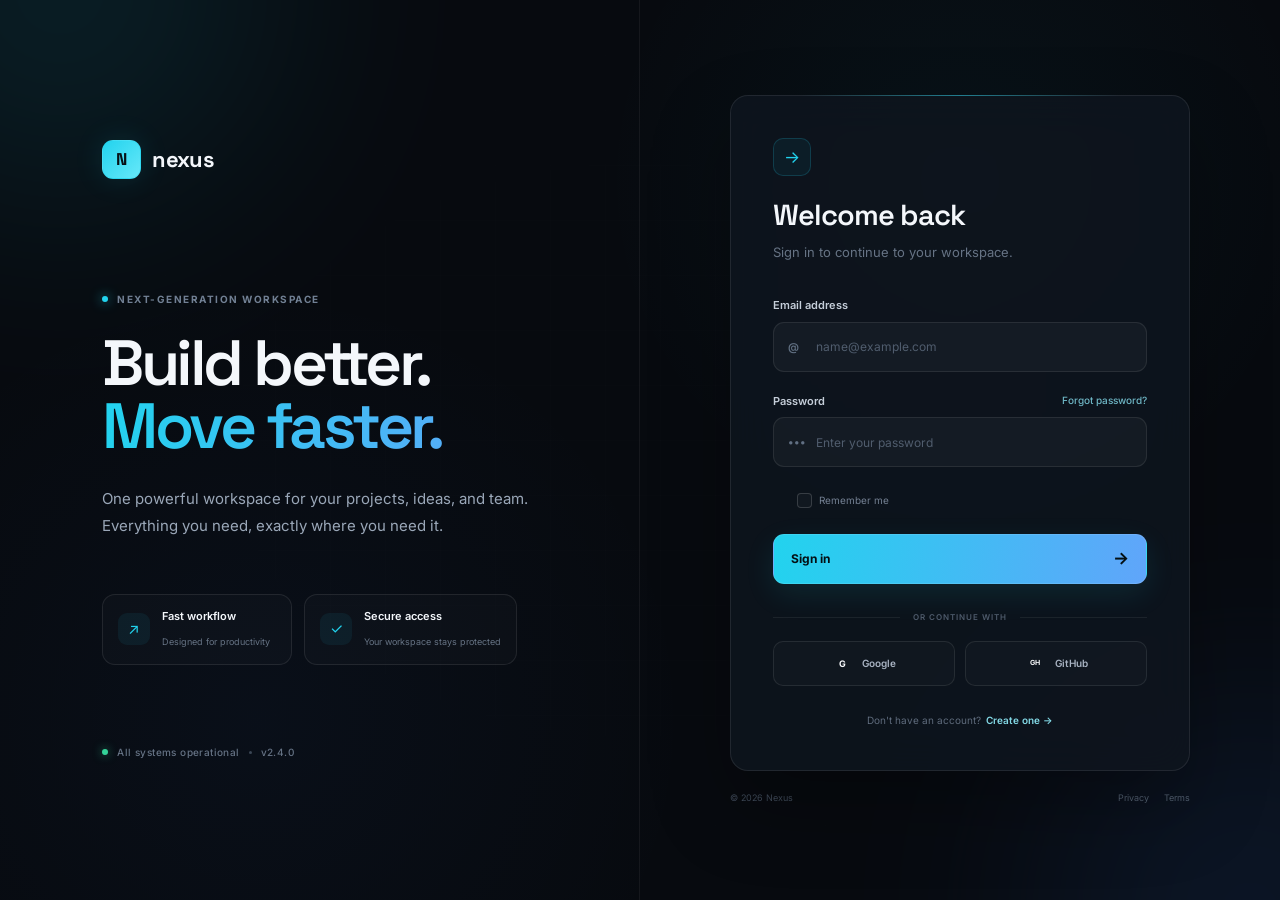
==== index.html @ e220d9bc "Create responsive Bootstrap authentication UI" ====
<!DOCTYPE html>
<html lang="en">
<head>
    <meta charset="UTF-8">
    <meta name="viewport" content="width=device-width, initial-scale=1.0">

    <meta
        name="description"
        content="Nexus - Modern login interface built with HTML, CSS and Bootstrap."
    >

    <title>Sign In | Nexus</title>

    <!-- Google Fonts -->
    <link rel="preconnect" href="https://fonts.googleapis.com">
    <link rel="preconnect" href="https://fonts.gstatic.com" crossorigin>

    <link
        href="https://fonts.googleapis.com/css2?family=Inter:wght@400;500;600;700&family=Space+Grotesk:wght@500;600;700&display=swap"
        rel="stylesheet"
    >

    <!-- Bootstrap -->
    <link
        href="https://cdn.jsdelivr.net/npm/bootstrap@5.3.3/dist/css/bootstrap.min.css"
        rel="stylesheet"
    >

    <!-- Custom CSS -->
    <link rel="stylesheet" href="style.css">
</head>

<body>

    <main class="auth-wrapper">

        <!-- Background Effects -->
        <div class="grid-background"></div>

        <div class="glow glow-one"></div>
        <div class="glow glow-two"></div>

        <div class="container-fluid auth-container">

            <div class="row min-vh-100">

                <!-- =========================
                     LEFT BRAND SECTION
                ========================== -->

                <section class="col-lg-6 brand-section">

                    <div class="brand-content">

                        <!-- Logo -->
                        <a href="index.html" class="brand">
                            <span class="brand-mark">
                                N
                            </span>

                            <span class="brand-name">
                                nexus
                            </span>
                        </a>

                        <!-- Main Message -->
                        <div class="hero-content">

                            <div class="eyebrow">
                                <span class="status-dot"></span>
                                NEXT-GENERATION WORKSPACE
                            </div>

                            <h1>
                                Build better.
                                <span>Move faster.</span>
                            </h1>

                            <p>
                                One powerful workspace for your projects,
                                ideas, and team. Everything you need,
                                exactly where you need it.
                            </p>

                        </div>

                        <!-- Small Feature Cards -->
                        <div class="mini-features">

                            <div class="mini-feature">
                                <div class="feature-icon">
                                    ↗
                                </div>

                                <div>
                                    <strong>Fast workflow</strong>
                                    <small>Designed for productivity</small>
                                </div>
                            </div>

                            <div class="mini-feature">
                                <div class="feature-icon">
                                    ✓
                                </div>

                                <div>
                                    <strong>Secure access</strong>
                                    <small>Your workspace stays protected</small>
                                </div>
                            </div>

                        </div>

                        <!-- Bottom Status -->
                        <div class="system-status">
                            <span class="status-indicator"></span>

                            <span>
                                All systems operational
                            </span>

                            <span class="status-separator"></span>

                            <span>
                                v2.4.0
                            </span>
                        </div>

                    </div>

                </section>


                <!-- =========================
                     RIGHT LOGIN SECTION
                ========================== -->

                <section class="col-lg-6 form-section">

                    <div class="form-wrapper">

                        <div class="auth-panel">

                            <!-- Panel Header -->
                            <div class="panel-header">

                                <div class="mobile-brand">
                                    <span class="brand-mark">
                                        N
                                    </span>

                                    <span class="brand-name">
                                        nexus
                                    </span>
                                </div>

                                <div class="welcome-icon">
                                    →
                                </div>

                                <h2>
                                    Welcome back
                                </h2>

                                <p>
                                    Sign in to continue to your workspace.
                                </p>

                            </div>


                            <!-- Login Form -->
                            <form>

                                <!-- Email -->
                                <div class="field-group">

                                    <label for="email">
                                        Email address
                                    </label>

                                    <div class="input-wrapper">

                                        <span class="input-icon">
                                            @
                                        </span>

                                        <input
                                            type="email"
                                            id="email"
                                            class="form-control custom-input"
                                            placeholder="name@example.com"
                                            autocomplete="email"
                                            required
                                        >

                                    </div>

                                </div>


                                <!-- Password -->
                                <div class="field-group">

                                    <div class="label-row">

                                        <label for="password">
                                            Password
                                        </label>

                                        <a href="#" class="text-link">
                                            Forgot password?
                                        </a>

                                    </div>

                                    <div class="input-wrapper">

                                        <span class="input-icon">
                                            •••
                                        </span>

                                        <input
                                            type="password"
                                            id="password"
                                            class="form-control custom-input"
                                            placeholder="Enter your password"
                                            autocomplete="current-password"
                                            required
                                        >

                                    </div>

                                </div>


                                <!-- Remember -->
                                <div class="remember-row">

                                    <div class="form-check custom-check">

                                        <input
                                            class="form-check-input"
                                            type="checkbox"
                                            id="remember"
                                        >

                                        <label
                                            class="form-check-label"
                                            for="remember"
                                        >
                                            Remember me
                                        </label>

                                    </div>

                                </div>


                                <!-- Primary Button -->
                                <button
                                    type="submit"
                                    class="btn auth-button"
                                >
                                    <span>Sign in</span>
                                    <span class="button-arrow">→</span>
                                </button>


                                <!-- Divider -->
                                <div class="or-divider">
                                    <span>OR CONTINUE WITH</span>
                                </div>


                                <!-- Social Buttons -->
                                <div class="social-buttons">

                                    <a href="#" class="social-button">
                                        <span class="social-logo google-logo">
                                            G
                                        </span>

                                        <span>Google</span>
                                    </a>

                                    <a href="#" class="social-button">
                                        <span class="social-logo github-logo">
                                            GH
                                        </span>

                                        <span>GitHub</span>
                                    </a>

                                </div>


                                <!-- Signup -->
                                <div class="account-switch">

                                    <span>
                                        Don't have an account?
                                    </span>

                                    <a href="signup.html">
                                        Create one
                                        <span>→</span>
                                    </a>

                                </div>

                            </form>

                        </div>


                        <!-- Footer -->
                        <div class="form-footer">
                            <span>© 2026 Nexus</span>

                            <div>
                                <a href="#">Privacy</a>
                                <a href="#">Terms</a>
                            </div>
                        </div>

                    </div>

                </section>

            </div>

        </div>

    </main>

</body>
</html>
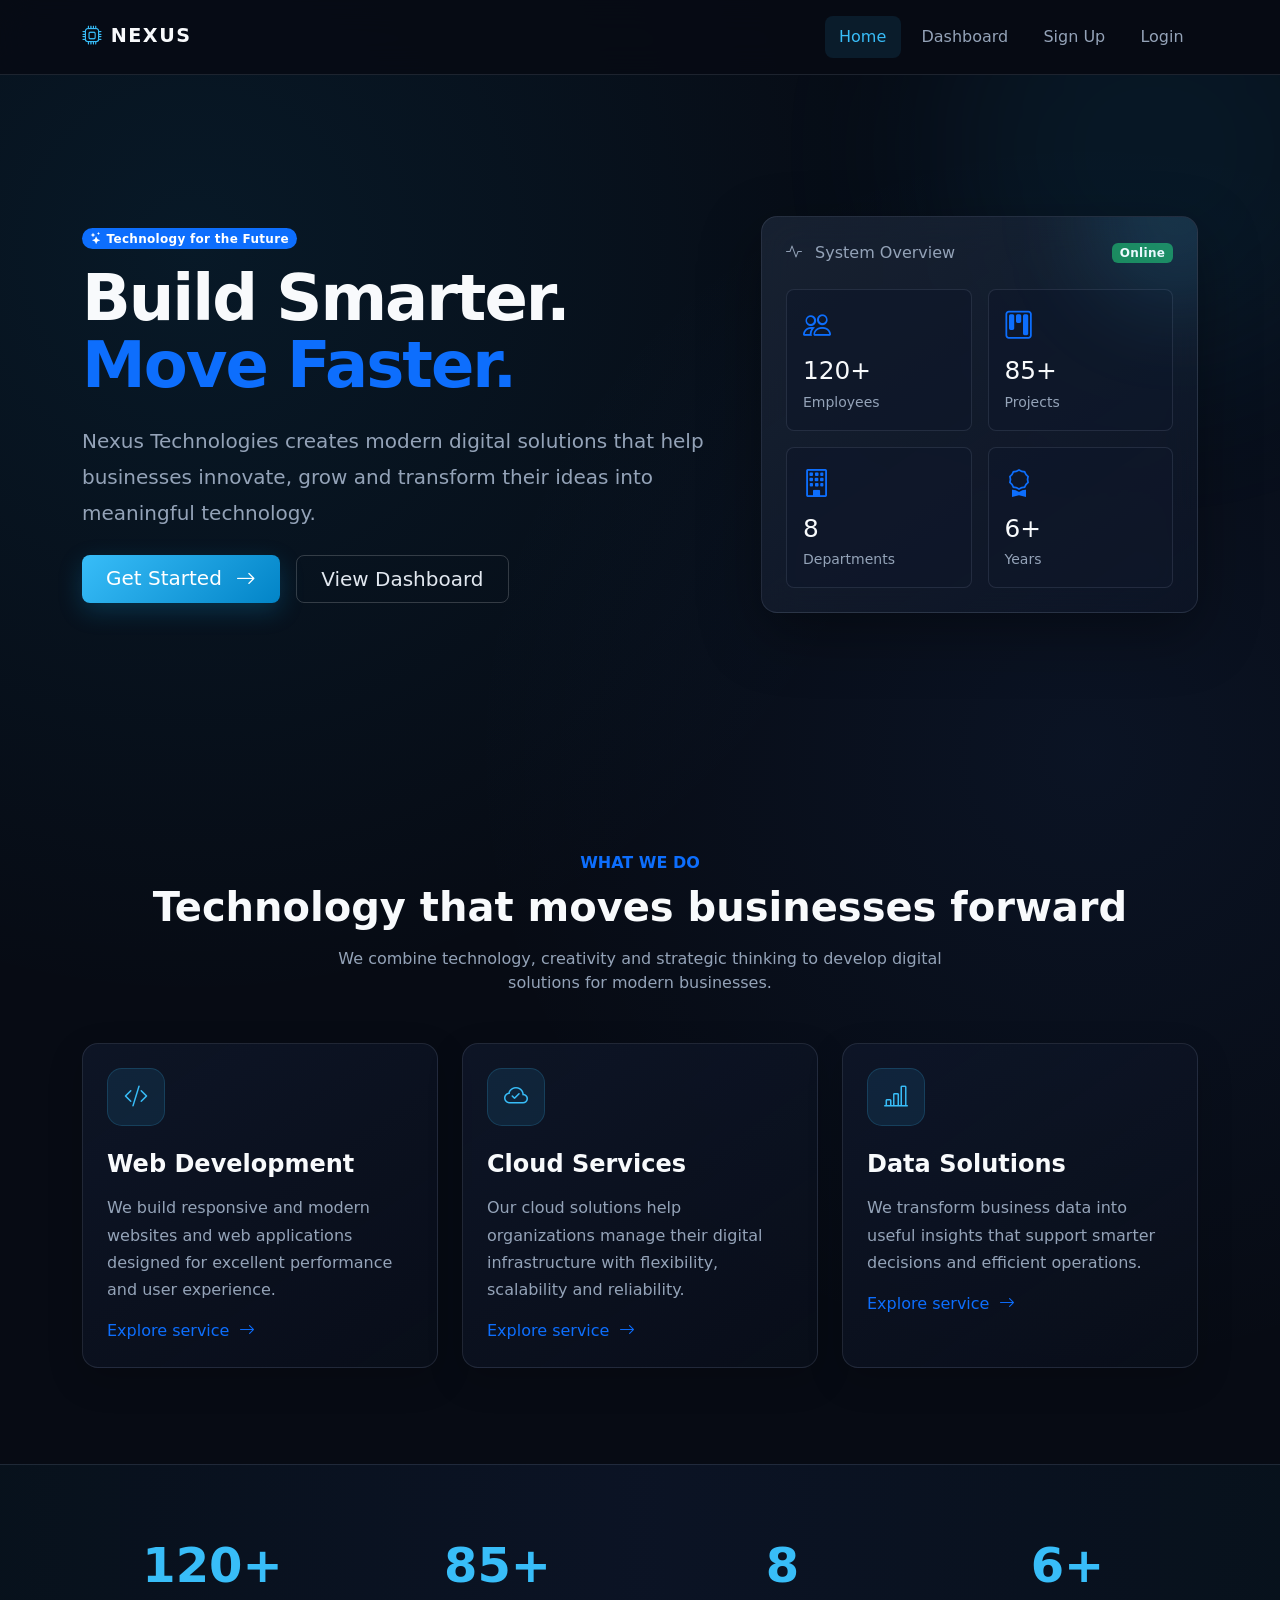
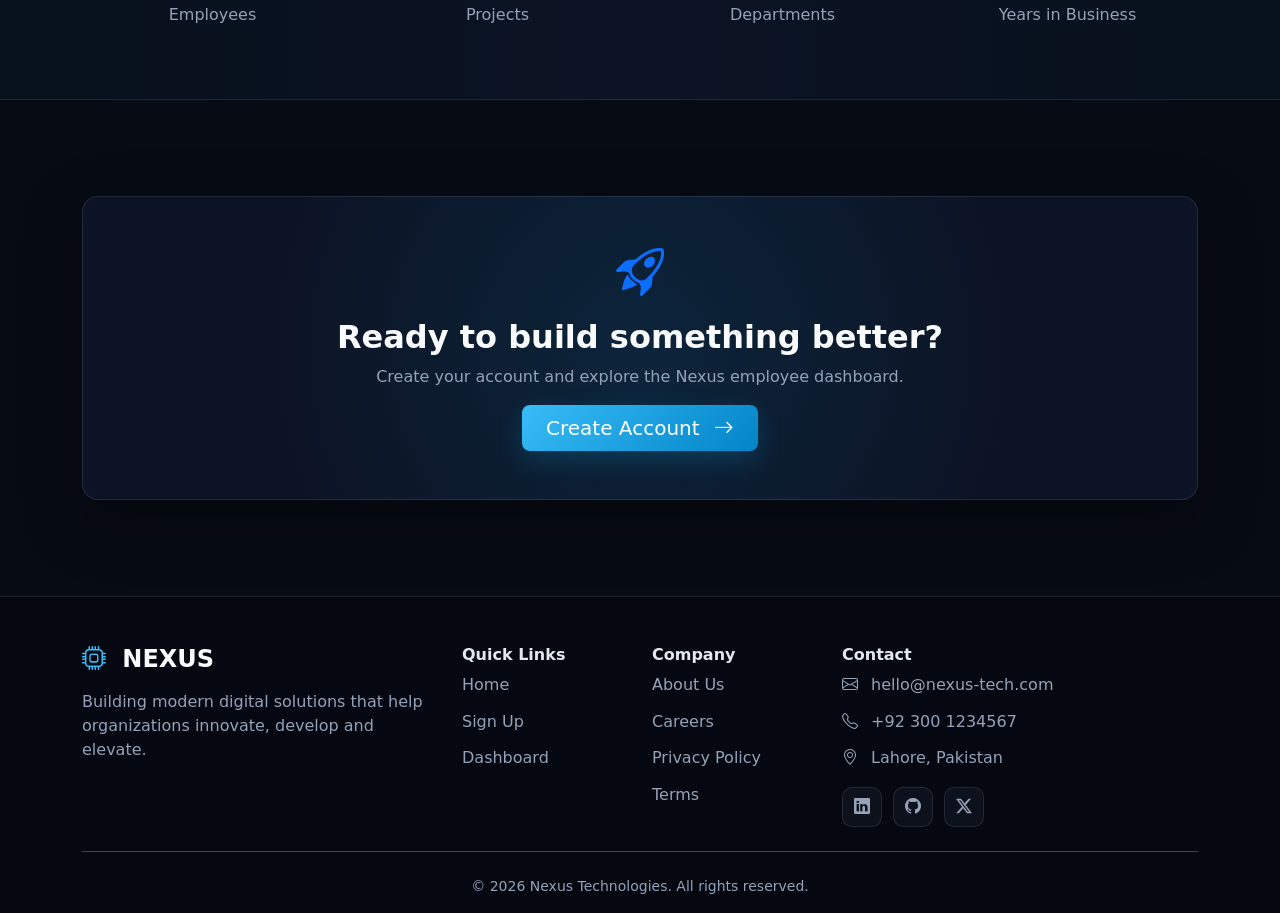
==== commit 8450bdca: "Complete multi-page company website" ====
--- a/index.html
+++ b/index.html
@@ -4,335 +4,525 @@
     <meta charset="UTF-8">
     <meta name="viewport" content="width=device-width, initial-scale=1.0">
 
-    <meta
-        name="description"
-        content="Nexus - Modern login interface built with HTML, CSS and Bootstrap."
-    >
-
-    <title>Sign In | Nexus</title>
-
-    <!-- Google Fonts -->
-    <link rel="preconnect" href="https://fonts.googleapis.com">
-    <link rel="preconnect" href="https://fonts.gstatic.com" crossorigin>
-
-    <link
-        href="https://fonts.googleapis.com/css2?family=Inter:wght@400;500;600;700&family=Space+Grotesk:wght@500;600;700&display=swap"
-        rel="stylesheet"
-    >
-
-    <!-- Bootstrap -->
+    <title>Nexus Technologies | Innovate. Develop. Elevate.</title>
+
+    <!-- Bootstrap 5 -->
     <link
         href="https://cdn.jsdelivr.net/npm/bootstrap@5.3.3/dist/css/bootstrap.min.css"
         rel="stylesheet"
     >
 
+    <!-- Bootstrap Icons -->
+    <link
+        rel="stylesheet"
+        href="https://cdn.jsdelivr.net/npm/bootstrap-icons@1.11.3/font/bootstrap-icons.min.css"
+    >
+
     <!-- Custom CSS -->
     <link rel="stylesheet" href="style.css">
 </head>
 
 <body>
 
-    <main class="auth-wrapper">
-
-        <!-- Background Effects -->
-        <div class="grid-background"></div>
-
-        <div class="glow glow-one"></div>
-        <div class="glow glow-two"></div>
-
-        <div class="container-fluid auth-container">
-
-            <div class="row min-vh-100">
-
-                <!-- =========================
-                     LEFT BRAND SECTION
-                ========================== -->
-
-                <section class="col-lg-6 brand-section">
-
-                    <div class="brand-content">
-
-                        <!-- Logo -->
-                        <a href="index.html" class="brand">
-                            <span class="brand-mark">
-                                N
-                            </span>
-
-                            <span class="brand-name">
-                                nexus
-                            </span>
+    <!-- ================= NAVBAR ================= -->
+    <header>
+        <nav class="navbar navbar-expand-lg navbar-dark bg-dark">
+            <div class="container">
+
+                <a class="navbar-brand fw-bold" href="index.html">
+                    <i class="bi bi-cpu"></i>
+                    NEXUS
+                </a>
+
+                <button
+                    class="navbar-toggler"
+                    type="button"
+                    data-bs-toggle="collapse"
+                    data-bs-target="#mainNavbar"
+                    aria-controls="mainNavbar"
+                    aria-expanded="false"
+                    aria-label="Toggle navigation"
+                >
+                    <span class="navbar-toggler-icon"></span>
+                </button>
+
+                <div class="collapse navbar-collapse" id="mainNavbar">
+
+                    <ul class="navbar-nav ms-auto align-items-lg-center">
+
+                        <li class="nav-item">
+                            <a class="nav-link active" href="index.html">
+                                Home
+                            </a>
+                        </li>
+
+                        <li class="nav-item">
+                            <a class="nav-link" href="dashboard.html">
+                                Dashboard
+                            </a>
+                        </li>
+
+                        <li class="nav-item">
+                            <a class="nav-link" href="signup.html">
+                                Sign Up
+                            </a>
+                        </li>
+
+                        <li class="nav-item">
+                            <a class="nav-link" href="login.html">
+                                Login
+                            </a>
+                        </li>
+
+                    </ul>
+
+                </div>
+            </div>
+        </nav>
+    </header>
+
+
+    <!-- ================= MAIN CONTENT ================= -->
+    <main>
+
+        <!-- HERO SECTION -->
+        <section class="hero-section py-5">
+            <div class="container py-5">
+
+                <div class="row align-items-center g-5">
+
+                    <div class="col-lg-7">
+
+                        <span class="badge rounded-pill text-bg-primary mb-3">
+                            <i class="bi bi-stars"></i>
+                            Technology for the Future
+                        </span>
+
+                        <h1 class="display-3 fw-bold mb-4">
+                            Build Smarter.
+                            <span class="text-primary">Move Faster.</span>
+                        </h1>
+
+                        <p class="lead text-secondary mb-4">
+                            Nexus Technologies creates modern digital solutions
+                            that help businesses innovate, grow and transform
+                            their ideas into meaningful technology.
+                        </p>
+
+                        <div class="d-flex flex-wrap gap-3">
+
+                            <a href="signup.html" class="btn btn-primary btn-lg px-4">
+                                Get Started
+                                <i class="bi bi-arrow-right ms-2"></i>
+                            </a>
+
+                            <a href="dashboard.html" class="btn btn-outline-light btn-lg px-4">
+                                View Dashboard
+                            </a>
+
+                        </div>
+
+                    </div>
+
+
+                    <div class="col-lg-5">
+
+                        <div class="hero-card p-4 rounded-4">
+
+                            <div class="d-flex justify-content-between align-items-center mb-4">
+                                <span class="text-secondary">
+                                    <i class="bi bi-activity me-2"></i>
+                                    System Overview
+                                </span>
+
+                                <span class="badge text-bg-success">
+                                    Online
+                                </span>
+                            </div>
+
+                            <div class="row g-3">
+
+                                <div class="col-6">
+                                    <div class="stat-box p-3 rounded-3">
+                                        <i class="bi bi-people fs-3 text-primary"></i>
+                                        <h3 class="mt-2 mb-1">120+</h3>
+                                        <small class="text-secondary">
+                                            Employees
+                                        </small>
+                                    </div>
+                                </div>
+
+                                <div class="col-6">
+                                    <div class="stat-box p-3 rounded-3">
+                                        <i class="bi bi-kanban fs-3 text-primary"></i>
+                                        <h3 class="mt-2 mb-1">85+</h3>
+                                        <small class="text-secondary">
+                                            Projects
+                                        </small>
+                                    </div>
+                                </div>
+
+                                <div class="col-6">
+                                    <div class="stat-box p-3 rounded-3">
+                                        <i class="bi bi-building fs-3 text-primary"></i>
+                                        <h3 class="mt-2 mb-1">8</h3>
+                                        <small class="text-secondary">
+                                            Departments
+                                        </small>
+                                    </div>
+                                </div>
+
+                                <div class="col-6">
+                                    <div class="stat-box p-3 rounded-3">
+                                        <i class="bi bi-award fs-3 text-primary"></i>
+                                        <h3 class="mt-2 mb-1">6+</h3>
+                                        <small class="text-secondary">
+                                            Years
+                                        </small>
+                                    </div>
+                                </div>
+
+                            </div>
+
+                        </div>
+
+                    </div>
+
+                </div>
+
+            </div>
+        </section>
+
+
+        <!-- SERVICES SECTION -->
+        <section class="py-5">
+
+            <div class="container py-5">
+
+                <div class="text-center mb-5">
+
+                    <span class="text-primary fw-semibold">
+                        WHAT WE DO
+                    </span>
+
+                    <h2 class="display-6 fw-bold mt-2">
+                        Technology that moves businesses forward
+                    </h2>
+
+                    <p class="text-secondary mx-auto mt-3" style="max-width: 650px;">
+                        We combine technology, creativity and strategic thinking
+                        to develop digital solutions for modern businesses.
+                    </p>
+
+                </div>
+
+
+                <div class="row g-4">
+
+                    <!-- SERVICE 1 -->
+                    <div class="col-md-6 col-lg-4">
+
+                        <div class="service-card h-100 p-4 rounded-4">
+
+                            <div class="icon-box mb-4">
+                                <i class="bi bi-code-slash"></i>
+                            </div>
+
+                            <h4 class="fw-bold">
+                                Web Development
+                            </h4>
+
+                            <p class="text-secondary">
+                                We build responsive and modern websites and
+                                web applications designed for excellent
+                                performance and user experience.
+                            </p>
+
+                            <a href="signup.html" class="text-primary text-decoration-none">
+                                Explore service
+                                <i class="bi bi-arrow-right ms-1"></i>
+                            </a>
+
+                        </div>
+
+                    </div>
+
+
+                    <!-- SERVICE 2 -->
+                    <div class="col-md-6 col-lg-4">
+
+                        <div class="service-card h-100 p-4 rounded-4">
+
+                            <div class="icon-box mb-4">
+                                <i class="bi bi-cloud-check"></i>
+                            </div>
+
+                            <h4 class="fw-bold">
+                                Cloud Services
+                            </h4>
+
+                            <p class="text-secondary">
+                                Our cloud solutions help organizations manage
+                                their digital infrastructure with flexibility,
+                                scalability and reliability.
+                            </p>
+
+                            <a href="signup.html" class="text-primary text-decoration-none">
+                                Explore service
+                                <i class="bi bi-arrow-right ms-1"></i>
+                            </a>
+
+                        </div>
+
+                    </div>
+
+
+                    <!-- SERVICE 3 -->
+                    <div class="col-md-6 col-lg-4">
+
+                        <div class="service-card h-100 p-4 rounded-4">
+
+                            <div class="icon-box mb-4">
+                                <i class="bi bi-bar-chart-line"></i>
+                            </div>
+
+                            <h4 class="fw-bold">
+                                Data Solutions
+                            </h4>
+
+                            <p class="text-secondary">
+                                We transform business data into useful insights
+                                that support smarter decisions and efficient
+                                operations.
+                            </p>
+
+                            <a href="signup.html" class="text-primary text-decoration-none">
+                                Explore service
+                                <i class="bi bi-arrow-right ms-1"></i>
+                            </a>
+
+                        </div>
+
+                    </div>
+
+                </div>
+
+            </div>
+
+        </section>
+
+
+        <!-- NUMBERS SECTION -->
+        <section class="numbers-section py-5">
+
+            <div class="container py-4">
+
+                <div class="row text-center g-4">
+
+                    <div class="col-6 col-lg-3">
+                        <h2 class="display-5 fw-bold">120+</h2>
+                        <p class="text-secondary mb-0">
+                            Employees
+                        </p>
+                    </div>
+
+                    <div class="col-6 col-lg-3">
+                        <h2 class="display-5 fw-bold">85+</h2>
+                        <p class="text-secondary mb-0">
+                            Projects
+                        </p>
+                    </div>
+
+                    <div class="col-6 col-lg-3">
+                        <h2 class="display-5 fw-bold">8</h2>
+                        <p class="text-secondary mb-0">
+                            Departments
+                        </p>
+                    </div>
+
+                    <div class="col-6 col-lg-3">
+                        <h2 class="display-5 fw-bold">6+</h2>
+                        <p class="text-secondary mb-0">
+                            Years in Business
+                        </p>
+                    </div>
+
+                </div>
+
+            </div>
+
+        </section>
+
+
+        <!-- CTA SECTION -->
+        <section class="py-5">
+
+            <div class="container py-5">
+
+                <div class="cta-card rounded-4 p-5 text-center">
+
+                    <i class="bi bi-rocket-takeoff display-5 text-primary"></i>
+
+                    <h2 class="fw-bold mt-3">
+                        Ready to build something better?
+                    </h2>
+
+                    <p class="text-secondary mx-auto" style="max-width: 600px;">
+                        Create your account and explore the Nexus employee
+                        dashboard.
+                    </p>
+
+                    <a href="signup.html" class="btn btn-primary btn-lg px-4">
+                        Create Account
+                        <i class="bi bi-arrow-right ms-2"></i>
+                    </a>
+
+                </div>
+
+            </div>
+
+        </section>
+
+    </main>
+
+
+    <!-- ================= FOOTER ================= -->
+    <footer class="footer-section pt-5 pb-3">
+
+        <div class="container">
+
+            <div class="row g-4">
+
+                <div class="col-lg-4">
+
+                    <h4 class="fw-bold">
+                        <i class="bi bi-cpu me-2"></i>
+                        NEXUS
+                    </h4>
+
+                    <p class="text-secondary mt-3">
+                        Building modern digital solutions that help
+                        organizations innovate, develop and elevate.
+                    </p>
+
+                </div>
+
+
+                <div class="col-6 col-lg-2">
+
+                    <h6 class="fw-bold">
+                        Quick Links
+                    </h6>
+
+                    <ul class="list-unstyled footer-links">
+
+                        <li>
+                            <a href="index.html">Home</a>
+                        </li>
+
+                        <li>
+                            <a href="signup.html">Sign Up</a>
+                        </li>
+
+                        <li>
+                            <a href="dashboard.html">Dashboard</a>
+                        </li>
+
+                    </ul>
+
+                </div>
+
+
+                <div class="col-6 col-lg-2">
+
+                    <h6 class="fw-bold">
+                        Company
+                    </h6>
+
+                    <ul class="list-unstyled footer-links">
+
+                        <li>
+                            <a href="#">About Us</a>
+                        </li>
+
+                        <li>
+                            <a href="#">Careers</a>
+                        </li>
+
+                        <li>
+                            <a href="#">Privacy Policy</a>
+                        </li>
+
+                        <li>
+                            <a href="#">Terms</a>
+                        </li>
+
+                    </ul>
+
+                </div>
+
+
+                <div class="col-lg-4">
+
+                    <h6 class="fw-bold">
+                        Contact
+                    </h6>
+
+                    <ul class="list-unstyled footer-links">
+
+                        <li>
+                            <i class="bi bi-envelope me-2"></i>
+                            hello@nexus-tech.com
+                        </li>
+
+                        <li>
+                            <i class="bi bi-telephone me-2"></i>
+                            +92 300 1234567
+                        </li>
+
+                        <li>
+                            <i class="bi bi-geo-alt me-2"></i>
+                            Lahore, Pakistan
+                        </li>
+
+                    </ul>
+
+                    <div class="social-links mt-3">
+
+                        <a href="#" aria-label="LinkedIn">
+                            <i class="bi bi-linkedin"></i>
                         </a>
 
-                        <!-- Main Message -->
-                        <div class="hero-content">
-
-                            <div class="eyebrow">
-                                <span class="status-dot"></span>
-                                NEXT-GENERATION WORKSPACE
-                            </div>
-
-                            <h1>
-                                Build better.
-                                <span>Move faster.</span>
-                            </h1>
-
-                            <p>
-                                One powerful workspace for your projects,
-                                ideas, and team. Everything you need,
-                                exactly where you need it.
-                            </p>
-
-                        </div>
-
-                        <!-- Small Feature Cards -->
-                        <div class="mini-features">
-
-                            <div class="mini-feature">
-                                <div class="feature-icon">
-                                    ↗
-                                </div>
-
-                                <div>
-                                    <strong>Fast workflow</strong>
-                                    <small>Designed for productivity</small>
-                                </div>
-                            </div>
-
-                            <div class="mini-feature">
-                                <div class="feature-icon">
-                                    ✓
-                                </div>
-
-                                <div>
-                                    <strong>Secure access</strong>
-                                    <small>Your workspace stays protected</small>
-                                </div>
-                            </div>
-
-                        </div>
-
-                        <!-- Bottom Status -->
-                        <div class="system-status">
-                            <span class="status-indicator"></span>
-
-                            <span>
-                                All systems operational
-                            </span>
-
-                            <span class="status-separator"></span>
-
-                            <span>
-                                v2.4.0
-                            </span>
-                        </div>
-
-                    </div>
-
-                </section>
-
-
-                <!-- =========================
-                     RIGHT LOGIN SECTION
-                ========================== -->
-
-                <section class="col-lg-6 form-section">
-
-                    <div class="form-wrapper">
-
-                        <div class="auth-panel">
-
-                            <!-- Panel Header -->
-                            <div class="panel-header">
-
-                                <div class="mobile-brand">
-                                    <span class="brand-mark">
-                                        N
-                                    </span>
-
-                                    <span class="brand-name">
-                                        nexus
-                                    </span>
-                                </div>
-
-                                <div class="welcome-icon">
-                                    →
-                                </div>
-
-                                <h2>
-                                    Welcome back
-                                </h2>
-
-                                <p>
-                                    Sign in to continue to your workspace.
-                                </p>
-
-                            </div>
-
-
-                            <!-- Login Form -->
-                            <form>
-
-                                <!-- Email -->
-                                <div class="field-group">
-
-                                    <label for="email">
-                                        Email address
-                                    </label>
-
-                                    <div class="input-wrapper">
-
-                                        <span class="input-icon">
-                                            @
-                                        </span>
-
-                                        <input
-                                            type="email"
-                                            id="email"
-                                            class="form-control custom-input"
-                                            placeholder="name@example.com"
-                                            autocomplete="email"
-                                            required
-                                        >
-
-                                    </div>
-
-                                </div>
-
-
-                                <!-- Password -->
-                                <div class="field-group">
-
-                                    <div class="label-row">
-
-                                        <label for="password">
-                                            Password
-                                        </label>
-
-                                        <a href="#" class="text-link">
-                                            Forgot password?
-                                        </a>
-
-                                    </div>
-
-                                    <div class="input-wrapper">
-
-                                        <span class="input-icon">
-                                            •••
-                                        </span>
-
-                                        <input
-                                            type="password"
-                                            id="password"
-                                            class="form-control custom-input"
-                                            placeholder="Enter your password"
-                                            autocomplete="current-password"
-                                            required
-                                        >
-
-                                    </div>
-
-                                </div>
-
-
-                                <!-- Remember -->
-                                <div class="remember-row">
-
-                                    <div class="form-check custom-check">
-
-                                        <input
-                                            class="form-check-input"
-                                            type="checkbox"
-                                            id="remember"
-                                        >
-
-                                        <label
-                                            class="form-check-label"
-                                            for="remember"
-                                        >
-                                            Remember me
-                                        </label>
-
-                                    </div>
-
-                                </div>
-
-
-                                <!-- Primary Button -->
-                                <button
-                                    type="submit"
-                                    class="btn auth-button"
-                                >
-                                    <span>Sign in</span>
-                                    <span class="button-arrow">→</span>
-                                </button>
-
-
-                                <!-- Divider -->
-                                <div class="or-divider">
-                                    <span>OR CONTINUE WITH</span>
-                                </div>
-
-
-                                <!-- Social Buttons -->
-                                <div class="social-buttons">
-
-                                    <a href="#" class="social-button">
-                                        <span class="social-logo google-logo">
-                                            G
-                                        </span>
-
-                                        <span>Google</span>
-                                    </a>
-
-                                    <a href="#" class="social-button">
-                                        <span class="social-logo github-logo">
-                                            GH
-                                        </span>
-
-                                        <span>GitHub</span>
-                                    </a>
-
-                                </div>
-
-
-                                <!-- Signup -->
-                                <div class="account-switch">
-
-                                    <span>
-                                        Don't have an account?
-                                    </span>
-
-                                    <a href="signup.html">
-                                        Create one
-                                        <span>→</span>
-                                    </a>
-
-                                </div>
-
-                            </form>
-
-                        </div>
-
-
-                        <!-- Footer -->
-                        <div class="form-footer">
-                            <span>© 2026 Nexus</span>
-
-                            <div>
-                                <a href="#">Privacy</a>
-                                <a href="#">Terms</a>
-                            </div>
-                        </div>
-
-                    </div>
-
-                </section>
-
+                        <a href="#" aria-label="GitHub">
+                            <i class="bi bi-github"></i>
+                        </a>
+
+                        <a href="#" aria-label="X">
+                            <i class="bi bi-twitter-x"></i>
+                        </a>
+
+                    </div>
+
+                </div>
+
+            </div>
+
+
+            <hr class="my-4">
+
+            <div class="text-center text-secondary small">
+                © 2026 Nexus Technologies. All rights reserved.
             </div>
 
         </div>
 
-    </main>
+    </footer>
+
+
+    <!-- Bootstrap JavaScript -->
+    <script
+        src="https://cdn.jsdelivr.net/npm/bootstrap@5.3.3/dist/js/bootstrap.bundle.min.js">
+    </script>
 
 </body>
 </html>
--- a/style.css
+++ b/style.css
@@ -0,0 +1,541 @@
+/* =========================================================
+   NEXUS TECHNOLOGIES
+   Shared Website Styles
+   ========================================================= */
+
+:root {
+    --bg-primary: #070b14;
+    --bg-secondary: #0d1320;
+    --bg-card: rgba(17, 24, 39, 0.72);
+
+    --text-primary: #f8fafc;
+    --text-secondary: #94a3b8;
+
+    --accent: #38bdf8;
+    --accent-dark: #0284c7;
+
+    --border: rgba(148, 163, 184, 0.16);
+
+    --shadow: 0 20px 60px rgba(0, 0, 0, 0.35);
+}
+
+
+/* =========================================================
+   GLOBAL
+   ========================================================= */
+
+* {
+    margin: 0;
+    padding: 0;
+    box-sizing: border-box;
+}
+
+html {
+    scroll-behavior: smooth;
+}
+
+body {
+    background:
+        radial-gradient(
+            circle at 15% 10%,
+            rgba(14, 165, 233, 0.09),
+            transparent 30%
+        ),
+        radial-gradient(
+            circle at 85% 30%,
+            rgba(59, 130, 246, 0.07),
+            transparent 30%
+        ),
+        var(--bg-primary);
+
+    color: var(--text-primary);
+
+    font-family:
+        Inter,
+        system-ui,
+        -apple-system,
+        BlinkMacSystemFont,
+        "Segoe UI",
+        sans-serif;
+
+    min-height: 100vh;
+}
+
+a {
+    text-decoration: none;
+}
+
+.text-secondary {
+    color: var(--text-secondary) !important;
+}
+
+
+/* =========================================================
+   NAVBAR
+   ========================================================= */
+
+.navbar {
+    background: rgba(7, 11, 20, 0.88) !important;
+
+    backdrop-filter: blur(16px);
+    -webkit-backdrop-filter: blur(16px);
+
+    border-bottom: 1px solid var(--border);
+
+    padding: 1rem 0;
+
+    position: sticky;
+    top: 0;
+    z-index: 1000;
+}
+
+.navbar-brand {
+    color: var(--text-primary) !important;
+
+    font-size: 1.2rem;
+    letter-spacing: 1.5px;
+}
+
+.navbar-brand i {
+    color: var(--accent);
+}
+
+.nav-link {
+    color: #94a3b8 !important;
+
+    margin-left: 0.4rem;
+
+    padding: 0.55rem 0.9rem !important;
+
+    border-radius: 8px;
+
+    transition:
+        color 0.25s ease,
+        background 0.25s ease;
+}
+
+.nav-link:hover {
+    color: white !important;
+    background: rgba(56, 189, 248, 0.08);
+}
+
+.nav-link.active {
+    color: var(--accent) !important;
+    background: rgba(56, 189, 248, 0.1);
+}
+
+
+/* =========================================================
+   BUTTONS
+   ========================================================= */
+
+.btn-primary {
+    background: linear-gradient(
+        135deg,
+        var(--accent),
+        var(--accent-dark)
+    );
+
+    border: none;
+
+    box-shadow:
+        0 8px 25px rgba(14, 165, 233, 0.22);
+
+    transition:
+        transform 0.25s ease,
+        box-shadow 0.25s ease;
+}
+
+.btn-primary:hover {
+    background: linear-gradient(
+        135deg,
+        #7dd3fc,
+        #0284c7
+    );
+
+    transform: translateY(-2px);
+
+    box-shadow:
+        0 12px 32px rgba(14, 165, 233, 0.3);
+}
+
+.btn-outline-light {
+    border-color: rgba(255, 255, 255, 0.18);
+
+    color: #e2e8f0;
+}
+
+.btn-outline-light:hover {
+    color: white;
+
+    background: rgba(255, 255, 255, 0.07);
+
+    border-color: rgba(255, 255, 255, 0.3);
+}
+
+
+/* =========================================================
+   HERO
+   ========================================================= */
+
+.hero-section {
+    position: relative;
+    overflow: hidden;
+
+    min-height: 680px;
+
+    display: flex;
+    align-items: center;
+}
+
+.hero-section::before {
+    content: "";
+
+    position: absolute;
+
+    width: 450px;
+    height: 450px;
+
+    top: -150px;
+    right: -100px;
+
+    background: rgba(14, 165, 233, 0.08);
+
+    filter: blur(80px);
+
+    border-radius: 50%;
+
+    pointer-events: none;
+}
+
+.hero-section h1 {
+    letter-spacing: -2px;
+    line-height: 1.05;
+}
+
+.hero-section .lead {
+    max-width: 680px;
+
+    line-height: 1.8;
+}
+
+
+/* =========================================================
+   HERO CARD
+   ========================================================= */
+
+.hero-card {
+    background:
+        linear-gradient(
+            145deg,
+            rgba(30, 41, 59, 0.72),
+            rgba(15, 23, 42, 0.55)
+        );
+
+    border: 1px solid var(--border);
+
+    box-shadow: var(--shadow);
+
+    backdrop-filter: blur(18px);
+    -webkit-backdrop-filter: blur(18px);
+
+    position: relative;
+
+    overflow: hidden;
+}
+
+.hero-card::before {
+    content: "";
+
+    position: absolute;
+
+    width: 180px;
+    height: 180px;
+
+    top: -90px;
+    right: -70px;
+
+    background: rgba(56, 189, 248, 0.14);
+
+    filter: blur(45px);
+
+    border-radius: 50%;
+}
+
+
+/* =========================================================
+   STAT BOXES
+   ========================================================= */
+
+.stat-box {
+    background: rgba(15, 23, 42, 0.7);
+
+    border: 1px solid var(--border);
+
+    transition:
+        transform 0.25s ease,
+        border-color 0.25s ease;
+}
+
+.stat-box:hover {
+    transform: translateY(-4px);
+
+    border-color: rgba(56, 189, 248, 0.35);
+}
+
+.stat-box h3 {
+    font-size: 1.55rem;
+}
+
+
+/* =========================================================
+   SERVICES
+   ========================================================= */
+
+.service-card {
+    background:
+        linear-gradient(
+            145deg,
+            rgba(15, 23, 42, 0.82),
+            rgba(10, 15, 27, 0.72)
+        );
+
+    border: 1px solid var(--border);
+
+    box-shadow:
+        0 12px 35px rgba(0, 0, 0, 0.18);
+
+    transition:
+        transform 0.3s ease,
+        border-color 0.3s ease,
+        box-shadow 0.3s ease;
+}
+
+.service-card:hover {
+    transform: translateY(-8px);
+
+    border-color: rgba(56, 189, 248, 0.35);
+
+    box-shadow:
+        0 20px 50px rgba(0, 0, 0, 0.3);
+}
+
+.icon-box {
+    width: 58px;
+    height: 58px;
+
+    display: flex;
+    align-items: center;
+    justify-content: center;
+
+    border-radius: 15px;
+
+    background: rgba(56, 189, 248, 0.1);
+
+    border: 1px solid rgba(56, 189, 248, 0.18);
+
+    color: var(--accent);
+
+    font-size: 1.5rem;
+}
+
+.service-card h4 {
+    margin-bottom: 1rem;
+}
+
+.service-card p {
+    line-height: 1.7;
+}
+
+
+/* =========================================================
+   NUMBERS
+   ========================================================= */
+
+.numbers-section {
+    background:
+        linear-gradient(
+            90deg,
+            rgba(14, 165, 233, 0.04),
+            rgba(59, 130, 246, 0.07),
+            rgba(14, 165, 233, 0.04)
+        );
+
+    border-top: 1px solid var(--border);
+    border-bottom: 1px solid var(--border);
+}
+
+.numbers-section h2 {
+    color: var(--accent);
+}
+
+
+/* =========================================================
+   CTA
+   ========================================================= */
+
+.cta-card {
+    background:
+        radial-gradient(
+            circle at center,
+            rgba(14, 165, 233, 0.12),
+            transparent 65%
+        ),
+        rgba(15, 23, 42, 0.75);
+
+    border: 1px solid var(--border);
+
+    box-shadow: var(--shadow);
+}
+
+
+/* =========================================================
+   FOOTER
+   ========================================================= */
+
+.footer-section {
+    background: #050811;
+
+    border-top: 1px solid var(--border);
+}
+
+.footer-section h4 i {
+    color: var(--accent);
+}
+
+.footer-section h6 {
+    color: #e2e8f0;
+}
+
+.footer-links li {
+    margin-bottom: 0.7rem;
+
+    color: var(--text-secondary);
+
+    line-height: 1.6;
+}
+
+.footer-links a {
+    color: var(--text-secondary);
+
+    transition: color 0.2s ease;
+}
+
+.footer-links a:hover {
+    color: var(--accent);
+}
+
+.social-links {
+    display: flex;
+    gap: 0.7rem;
+}
+
+.social-links a {
+    width: 40px;
+    height: 40px;
+
+    display: flex;
+    align-items: center;
+    justify-content: center;
+
+    border-radius: 10px;
+
+    color: #94a3b8;
+
+    background: rgba(148, 163, 184, 0.06);
+
+    border: 1px solid var(--border);
+
+    transition:
+        color 0.25s ease,
+        background 0.25s ease,
+        transform 0.25s ease;
+}
+
+.social-links a:hover {
+    color: var(--accent);
+
+    background: rgba(56, 189, 248, 0.08);
+
+    transform: translateY(-3px);
+}
+
+
+/* =========================================================
+   BADGES
+   ========================================================= */
+
+.badge {
+    letter-spacing: 0.3px;
+}
+
+
+/* =========================================================
+   RESPONSIVE DESIGN
+   ========================================================= */
+
+@media (max-width: 991px) {
+
+    .hero-section {
+        min-height: auto;
+    }
+
+    .hero-section h1 {
+        font-size: 3.2rem;
+    }
+
+    .navbar-nav {
+        padding-top: 1rem;
+    }
+
+    .nav-link {
+        margin-left: 0;
+    }
+}
+
+
+@media (max-width: 767px) {
+
+    .hero-section {
+        padding-top: 3rem !important;
+        padding-bottom: 3rem !important;
+    }
+
+    .hero-section h1 {
+        font-size: 2.6rem;
+
+        letter-spacing: -1px;
+    }
+
+    .hero-section .lead {
+        font-size: 1rem;
+    }
+
+    .hero-card {
+        margin-top: 1rem;
+    }
+
+    .service-card {
+        padding: 1.5rem !important;
+    }
+}
+
+
+@media (max-width: 575px) {
+
+    .hero-section h1 {
+        font-size: 2.2rem;
+    }
+
+    .hero-section .btn {
+        width: 100%;
+    }
+
+    .hero-section .d-flex {
+        width: 100%;
+    }
+
+    .cta-card {
+        padding: 2rem !important;
+    }
+}
